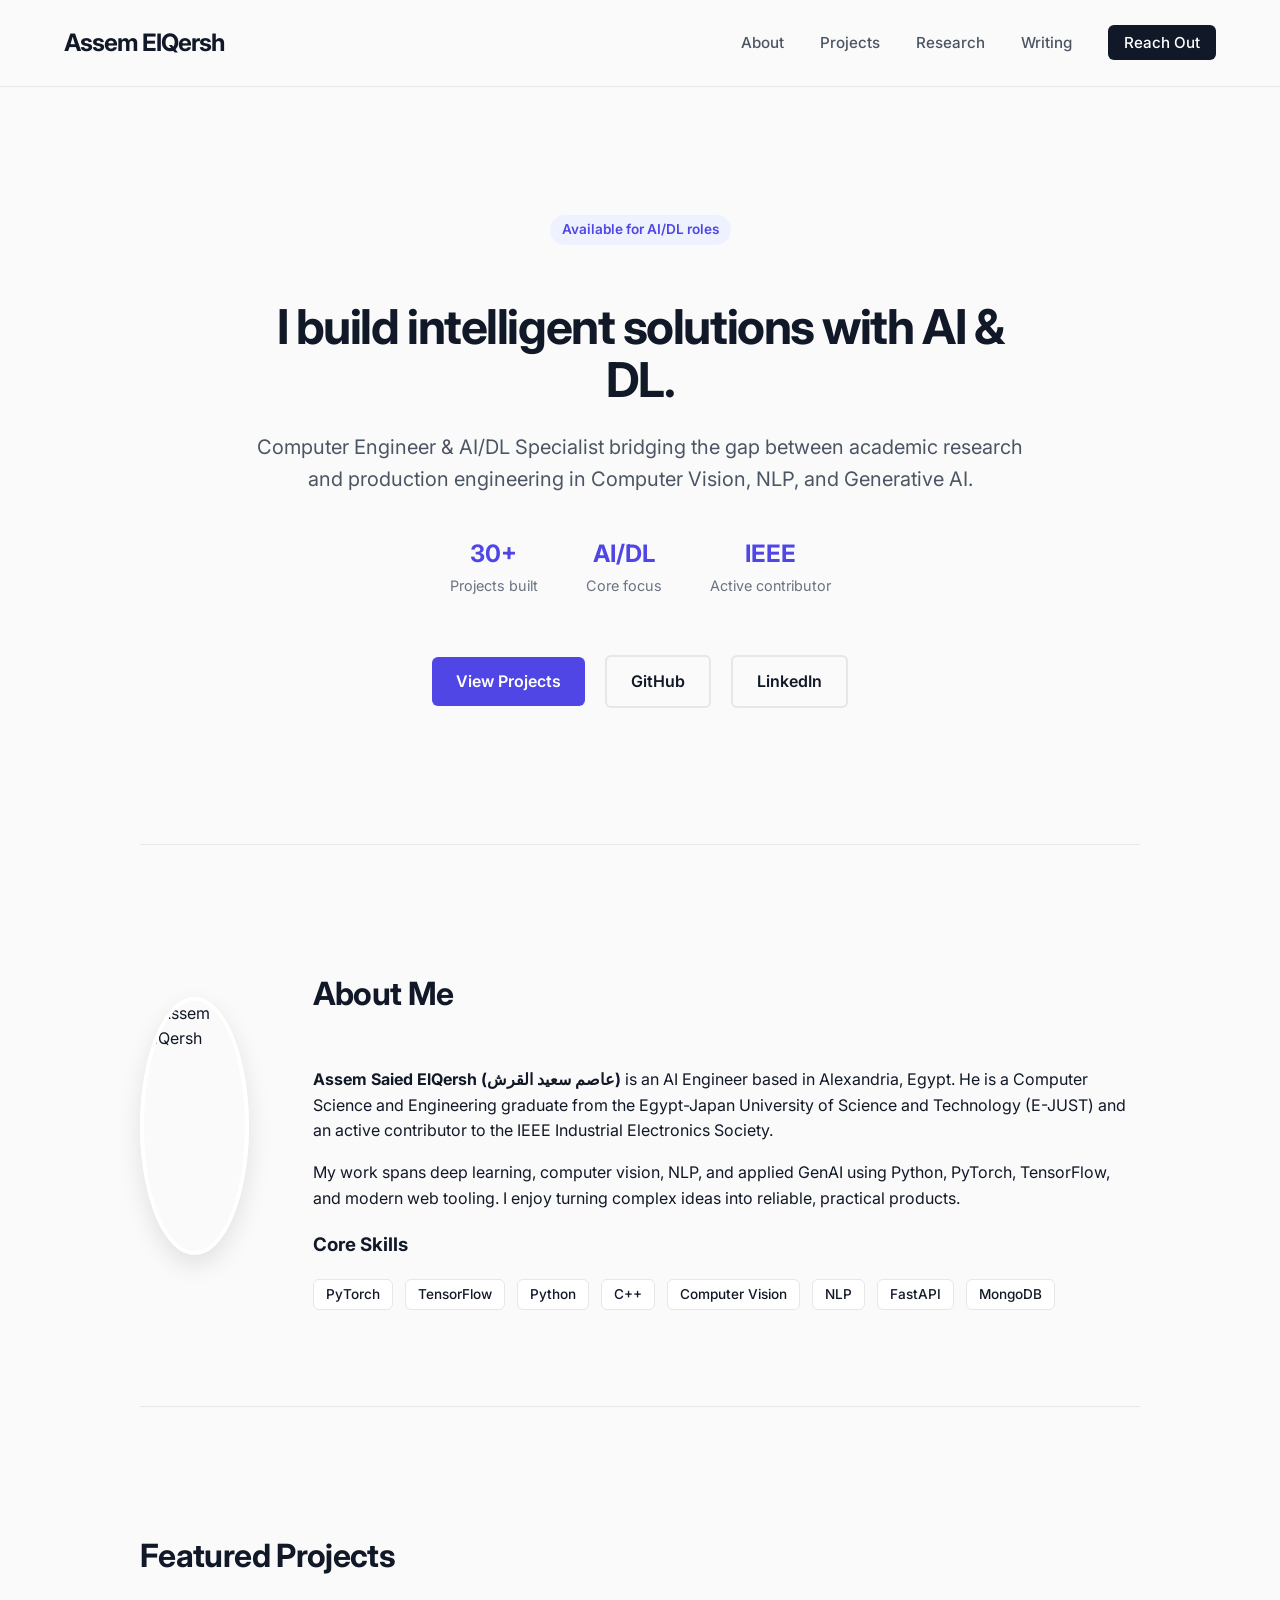
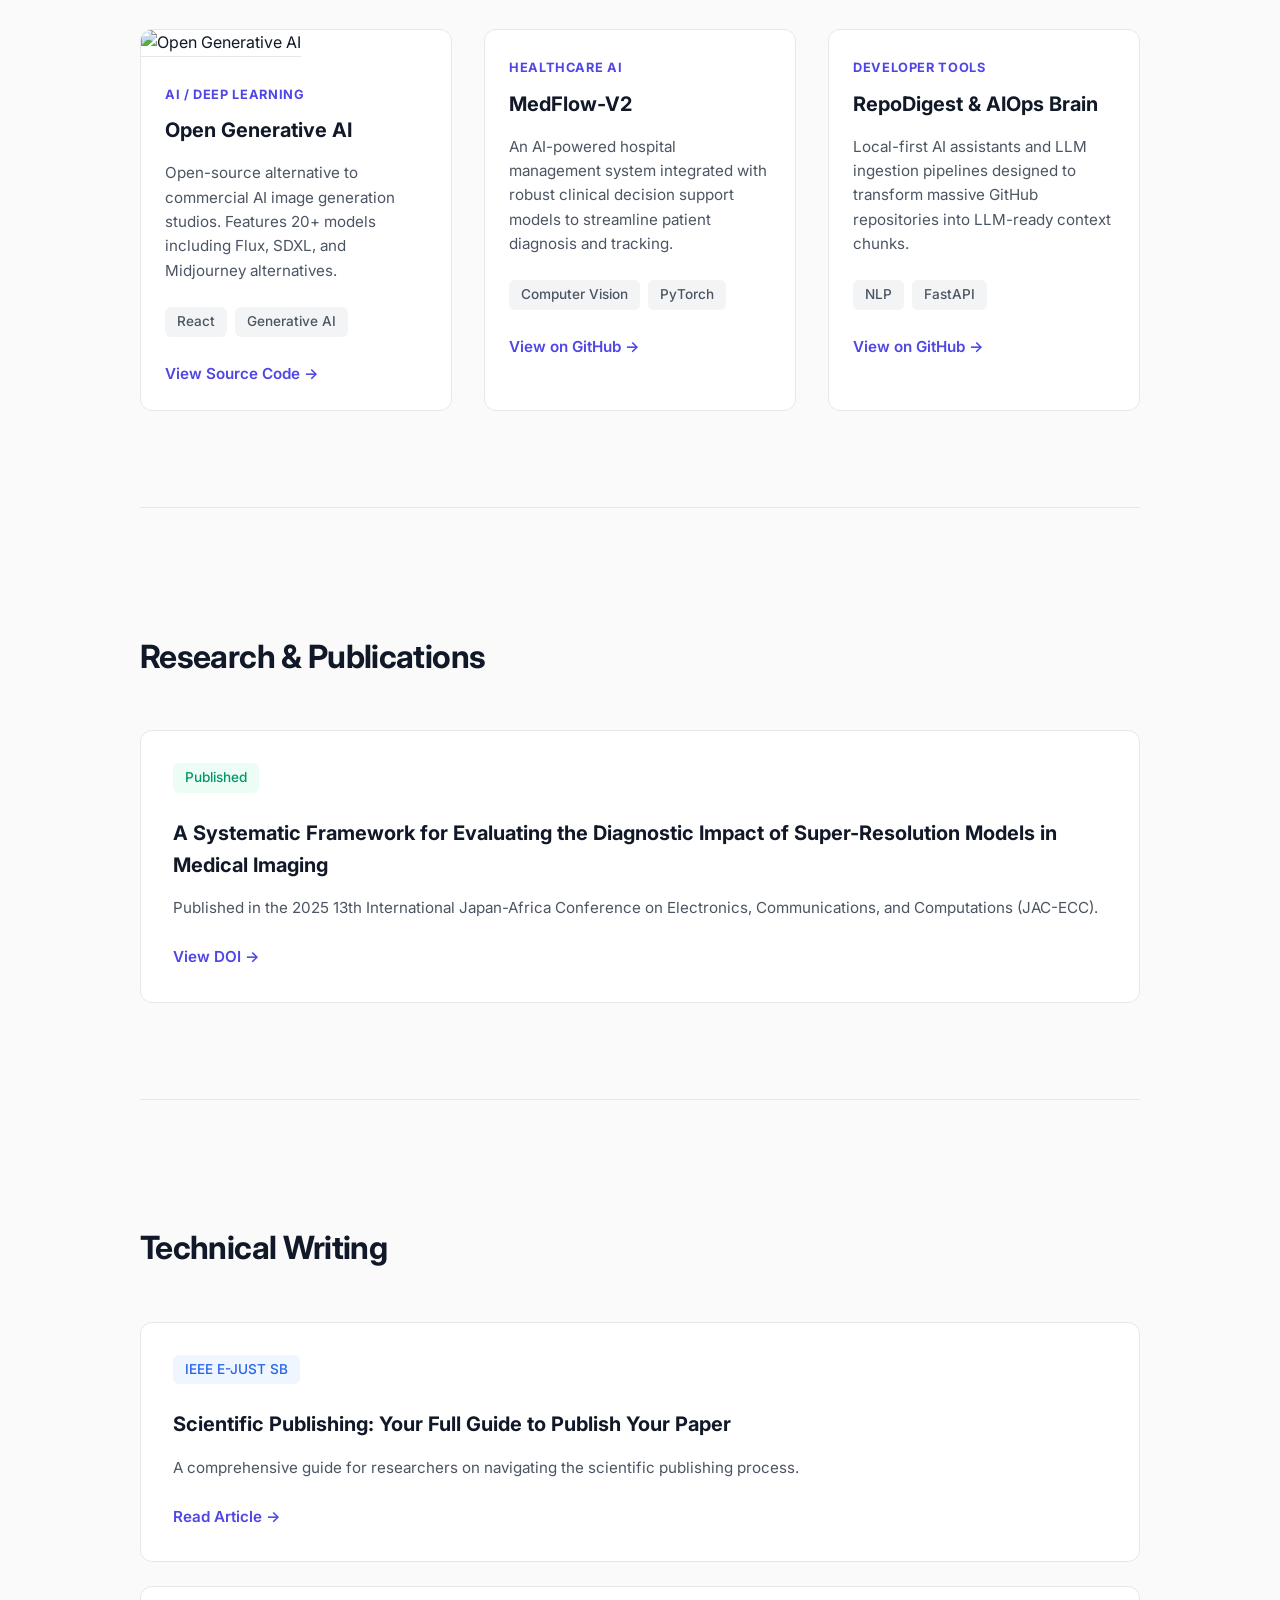
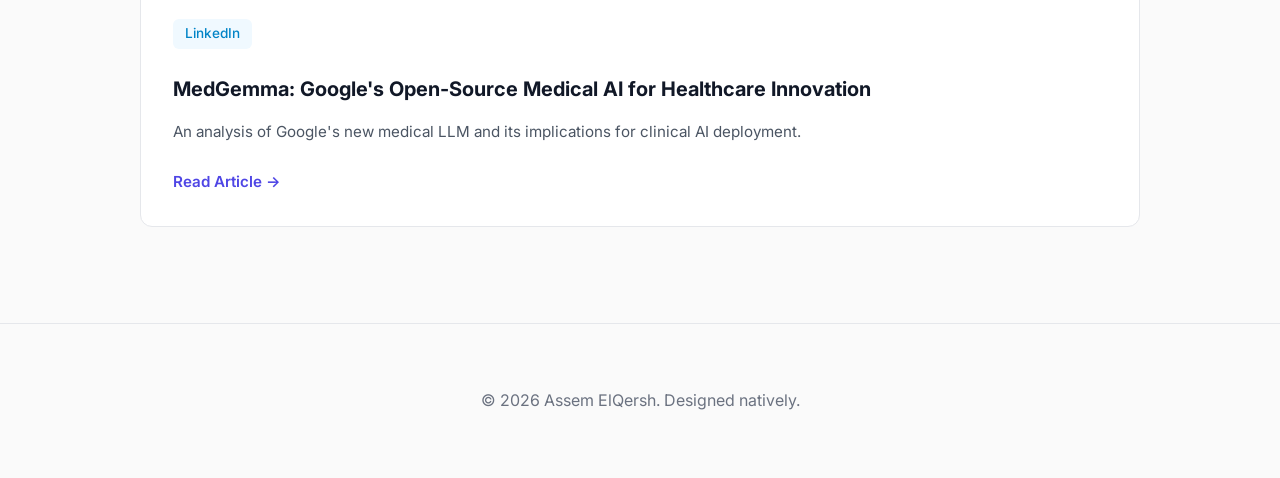
==== work/portfolio-site/index.html @ b4eb451e "Complete rewrite: Update portfolio with real identity, research, and projects" ====
<!DOCTYPE html>
<html lang="en">
<head>
    <meta charset="UTF-8">
    <meta name="viewport" content="width=device-width, initial-scale=1.0">
    <title>Assem ElQersh - AI & DL Engineer</title>
    <link rel="stylesheet" href="index.css">
    <link href="https://fonts.googleapis.com/css2?family=Inter:wght@400;500;600;700&display=swap" rel="stylesheet">
</head>
<body>
    <nav>
        <div class="logo">Assem ElQersh</div>
        <div class="links">
            <a href="#about">About</a>
            <a href="#projects">Projects</a>
            <a href="#research">Research</a>
            <a href="#writing">Writing</a>
            <a href="mailto:assemsaid35@gmail.com" class="btn">Reach Out</a>
        </div>
    </nav>

    <header class="hero">
        <span class="badge">Available for AI/DL roles</span>
        <h1>I build intelligent solutions with AI & DL.</h1>
        <p>Computer Engineer & AI/DL Specialist bridging the gap between academic research and production engineering in Computer Vision, NLP, and Generative AI.</p>
        <div class="hero-stats">
            <div class="stat"><strong>30+</strong><span>Projects built</span></div>
            <div class="stat"><strong>AI/DL</strong><span>Core focus</span></div>
            <div class="stat"><strong>IEEE</strong><span>Active contributor</span></div>
        </div>
        <a href="#projects" class="btn-primary">View Projects</a>
        <a href="https://github.com/Assem-ElQersh" target="_blank" class="btn-outline">GitHub</a>
        <a href="https://linkedin.com/in/assemelqersh" target="_blank" class="btn-outline">LinkedIn</a>
    </header>

    <main>
        <section id="about" class="about">
            <div class="about-content">
                <img src="https://assemelqersh.com/img/profile.jpg" alt="Assem ElQersh" class="profile-img">
                <div class="about-text">
                    <h2>About Me</h2>
                    <p><strong>Assem Saied ElQersh (عاصم سعيد القرش)</strong> is an AI Engineer based in Alexandria, Egypt. He is a Computer Science and Engineering graduate from the Egypt-Japan University of Science and Technology (E-JUST) and an active contributor to the IEEE Industrial Electronics Society.</p>
                    <p>My work spans deep learning, computer vision, NLP, and applied GenAI using Python, PyTorch, TensorFlow, and modern web tooling. I enjoy turning complex ideas into reliable, practical products.</p>
                    
                    <h3>Core Skills</h3>
                    <div class="skills-grid">
                        <span class="skill-tag">PyTorch</span>
                        <span class="skill-tag">TensorFlow</span>
                        <span class="skill-tag">Python</span>
                        <span class="skill-tag">C++</span>
                        <span class="skill-tag">Computer Vision</span>
                        <span class="skill-tag">NLP</span>
                        <span class="skill-tag">FastAPI</span>
                        <span class="skill-tag">MongoDB</span>
                    </div>
                </div>
            </div>
        </section>

        <section id="projects" class="projects">
            <h2>Featured Projects</h2>
            <div class="project-grid">
                
                <div class="project-card">
                    <img src="https://assemelqersh.com/img/Open%20Generative%20AI.png" alt="Open Generative AI" class="project-img">
                    <div class="project-info">
                        <span class="category">AI / Deep Learning</span>
                        <h3>Open Generative AI</h3>
                        <p>Open-source alternative to commercial AI image generation studios. Features 20+ models including Flux, SDXL, and Midjourney alternatives.</p>
                        <div class="tags">
                            <span class="tech-tag">React</span>
                            <span class="tech-tag">Generative AI</span>
                        </div>
                        <a href="https://github.com/anil-matcha/open-generative-ai" target="_blank" class="project-link">View Source Code &rarr;</a>
                    </div>
                </div>

                <div class="project-card">
                    <div class="project-info">
                        <span class="category">Healthcare AI</span>
                        <h3>MedFlow-V2</h3>
                        <p>An AI-powered hospital management system integrated with robust clinical decision support models to streamline patient diagnosis and tracking.</p>
                        <div class="tags">
                            <span class="tech-tag">Computer Vision</span>
                            <span class="tech-tag">PyTorch</span>
                        </div>
                        <a href="https://github.com/Assem-ElQersh" target="_blank" class="project-link">View on GitHub &rarr;</a>
                    </div>
                </div>

                <div class="project-card">
                    <div class="project-info">
                        <span class="category">Developer Tools</span>
                        <h3>RepoDigest & AIOps Brain</h3>
                        <p>Local-first AI assistants and LLM ingestion pipelines designed to transform massive GitHub repositories into LLM-ready context chunks.</p>
                        <div class="tags">
                            <span class="tech-tag">NLP</span>
                            <span class="tech-tag">FastAPI</span>
                        </div>
                        <a href="https://github.com/Assem-ElQersh" target="_blank" class="project-link">View on GitHub &rarr;</a>
                    </div>
                </div>

            </div>
        </section>

        <section id="research" class="research">
            <h2>Research & Publications</h2>
            <div class="card-list">
                <div class="info-card">
                    <span class="card-status published">Published</span>
                    <h3>A Systematic Framework for Evaluating the Diagnostic Impact of Super-Resolution Models in Medical Imaging</h3>
                    <p>Published in the 2025 13th International Japan-Africa Conference on Electronics, Communications, and Computations (JAC-ECC).</p>
                    <a href="https://doi.org/10.1109/JAC-ECC67970.2025.11417605" target="_blank" class="project-link">View DOI &rarr;</a>
                </div>
            </div>
        </section>

        <section id="writing" class="writing">
            <h2>Technical Writing</h2>
            <div class="card-list">
                <div class="info-card">
                    <span class="card-status ieee">IEEE E-JUST SB</span>
                    <h3>Scientific Publishing: Your Full Guide to Publish Your Paper</h3>
                    <p>A comprehensive guide for researchers on navigating the scientific publishing process.</p>
                    <a href="https://edu.ieee.org/eg-ejust/scientific-publishing/" target="_blank" class="project-link">Read Article &rarr;</a>
                </div>
                
                <div class="info-card">
                    <span class="card-status linkedin">LinkedIn</span>
                    <h3>MedGemma: Google's Open-Source Medical AI for Healthcare Innovation</h3>
                    <p>An analysis of Google's new medical LLM and its implications for clinical AI deployment.</p>
                    <a href="https://www.linkedin.com/pulse/medgemma-googles-open-source-medical-ai-healthcare-assem-elqersh-ohajf" target="_blank" class="project-link">Read Article &rarr;</a>
                </div>
            </div>
        </section>

    </main>

    <footer>
        <p>&copy; 2026 Assem ElQersh. Designed natively.</p>
    </footer>
</body>
</html>
---- work/portfolio-site/index.css ----
:root {
    --bg-color: #FAFAFA;
    --text-color: #111827;
    --accent-color: #4F46E5;
    --accent-hover: #4338CA;
    --border-color: #E5E7EB;
    --card-bg: #FFFFFF;
}

body {
    background-color: var(--bg-color);
    color: var(--text-color);
    font-family: 'Inter', sans-serif;
    line-height: 1.6;
    margin: 0;
    padding: 0;
}

nav {
    display: flex;
    justify-content: space-between;
    align-items: center;
    padding: 1.5rem 5%;
    border-bottom: 1px solid var(--border-color);
    background: var(--bg-color);
    position: sticky;
    top: 0;
    z-index: 100;
}

.logo {
    font-weight: 700;
    font-size: 1.5rem;
    color: var(--text-color);
    letter-spacing: -1px;
}

nav .links a {
    margin-left: 2rem;
    text-decoration: none;
    color: #4B5563;
    font-weight: 500;
    font-size: 0.95rem;
}

nav .links a:hover {
    color: var(--accent-color);
}

.btn {
    background: var(--text-color);
    color: white !important;
    padding: 0.5rem 1rem;
    border-radius: 6px;
}
.btn:hover {
    background: var(--accent-color);
}

.hero {
    padding: 8rem 5%;
    text-align: center;
    max-width: 800px;
    margin: 0 auto;
}

.badge {
    display: inline-block;
    background: #EEF2FF;
    color: var(--accent-color);
    padding: 0.25rem 0.75rem;
    border-radius: 20px;
    font-size: 0.85rem;
    font-weight: 600;
    margin-bottom: 1.5rem;
}

.hero h1 {
    font-size: 3rem;
    line-height: 1.1;
    margin-bottom: 1.5rem;
    letter-spacing: -0.03em;
}

.hero p {
    font-size: 1.25rem;
    color: #4B5563;
    margin-bottom: 2.5rem;
}

.hero-stats {
    display: flex;
    justify-content: center;
    gap: 3rem;
    margin-bottom: 3rem;
}

.stat strong {
    display: block;
    font-size: 1.5rem;
    color: var(--accent-color);
}
.stat span {
    font-size: 0.9rem;
    color: #6B7280;
}

.btn-primary, .btn-outline {
    display: inline-block;
    padding: 0.75rem 1.5rem;
    border-radius: 6px;
    text-decoration: none;
    font-weight: 600;
    transition: all 0.2s;
    margin: 0.5rem;
}

.btn-primary {
    background-color: var(--accent-color);
    color: white;
}
.btn-primary:hover {
    background-color: var(--accent-hover);
}

.btn-outline {
    border: 2px solid var(--border-color);
    color: var(--text-color);
}
.btn-outline:hover {
    border-color: var(--text-color);
}

main {
    max-width: 1000px;
    margin: 0 auto;
    padding: 0 5%;
}

section {
    padding: 6rem 0;
    border-top: 1px solid var(--border-color);
}

section h2 {
    font-size: 2rem;
    margin-bottom: 3rem;
    letter-spacing: -0.02em;
}

.about-content {
    display: flex;
    gap: 4rem;
    align-items: center;
}

.profile-img {
    width: 250px;
    height: 250px;
    border-radius: 50%;
    object-fit: cover;
    border: 4px solid white;
    box-shadow: 0 10px 25px rgba(0,0,0,0.1);
}

.skills-grid {
    display: flex;
    flex-wrap: wrap;
    gap: 0.75rem;
    margin-top: 1rem;
}

.skill-tag, .tech-tag, .card-status {
    padding: 0.25rem 0.75rem;
    border-radius: 6px;
    font-size: 0.85rem;
    font-weight: 500;
}

.skill-tag {
    background: white;
    border: 1px solid var(--border-color);
    color: var(--text-color);
}

.tech-tag {
    background: #F3F4F6;
    color: #4B5563;
}

.project-grid {
    display: grid;
    grid-template-columns: repeat(auto-fit, minmax(300px, 1fr));
    gap: 2rem;
}

.project-card, .info-card {
    background: var(--card-bg);
    border: 1px solid var(--border-color);
    border-radius: 12px;
    overflow: hidden;
    transition: transform 0.2s, box-shadow 0.2s;
}

.project-card:hover, .info-card:hover {
    transform: translateY(-5px);
    box-shadow: 0 10px 25px rgba(0,0,0,0.05);
}

.project-img {
    width: 100%;
    height: 200px;
    object-fit: cover;
    border-bottom: 1px solid var(--border-color);
}

.project-info {
    padding: 1.5rem;
}

.category {
    font-size: 0.8rem;
    text-transform: uppercase;
    color: var(--accent-color);
    font-weight: 700;
    letter-spacing: 0.05em;
}

.project-info h3, .info-card h3 {
    margin: 0.5rem 0;
    font-size: 1.25rem;
}

.project-info p, .info-card p {
    color: #4B5563;
    font-size: 0.95rem;
    margin-bottom: 1.5rem;
}

.tags {
    display: flex;
    gap: 0.5rem;
    margin-bottom: 1.5rem;
}

.project-link {
    color: var(--accent-color);
    text-decoration: none;
    font-weight: 600;
    font-size: 0.95rem;
}
.project-link:hover {
    text-decoration: underline;
}

.card-list {
    display: flex;
    flex-direction: column;
    gap: 1.5rem;
}

.info-card {
    padding: 2rem;
}

.card-status {
    display: inline-block;
    margin-bottom: 1rem;
}

.published { background: #ECFDF5; color: #059669; }
.ieee { background: #EFF6FF; color: #2563EB; }
.linkedin { background: #F0F9FF; color: #0284C7; }

footer {
    text-align: center;
    padding: 3rem;
    color: #6B7280;
    border-top: 1px solid var(--border-color);
}

@media (max-width: 768px) {
    .about-content {
        flex-direction: column;
        text-align: center;
    }
    .hero-stats {
        flex-direction: column;
        gap: 1.5rem;
    }
    nav .links {
        display: none;
    }
}
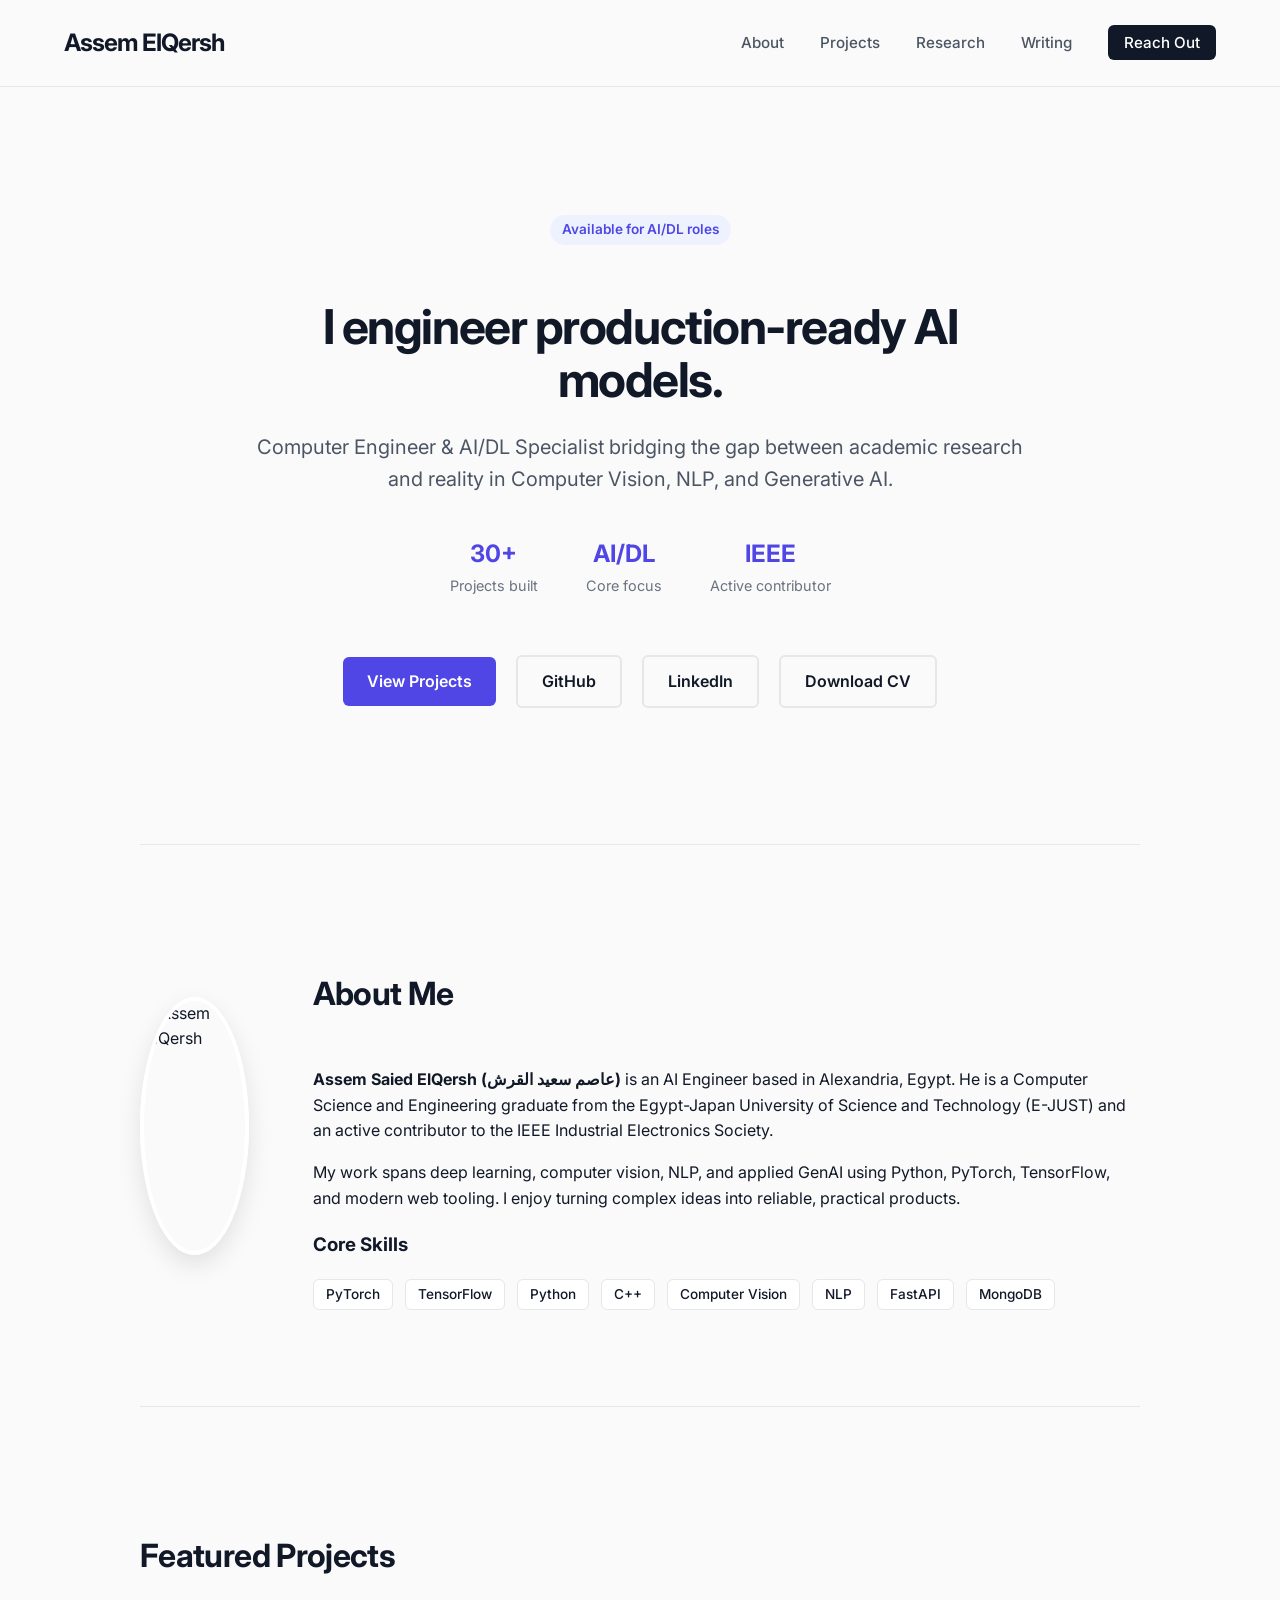
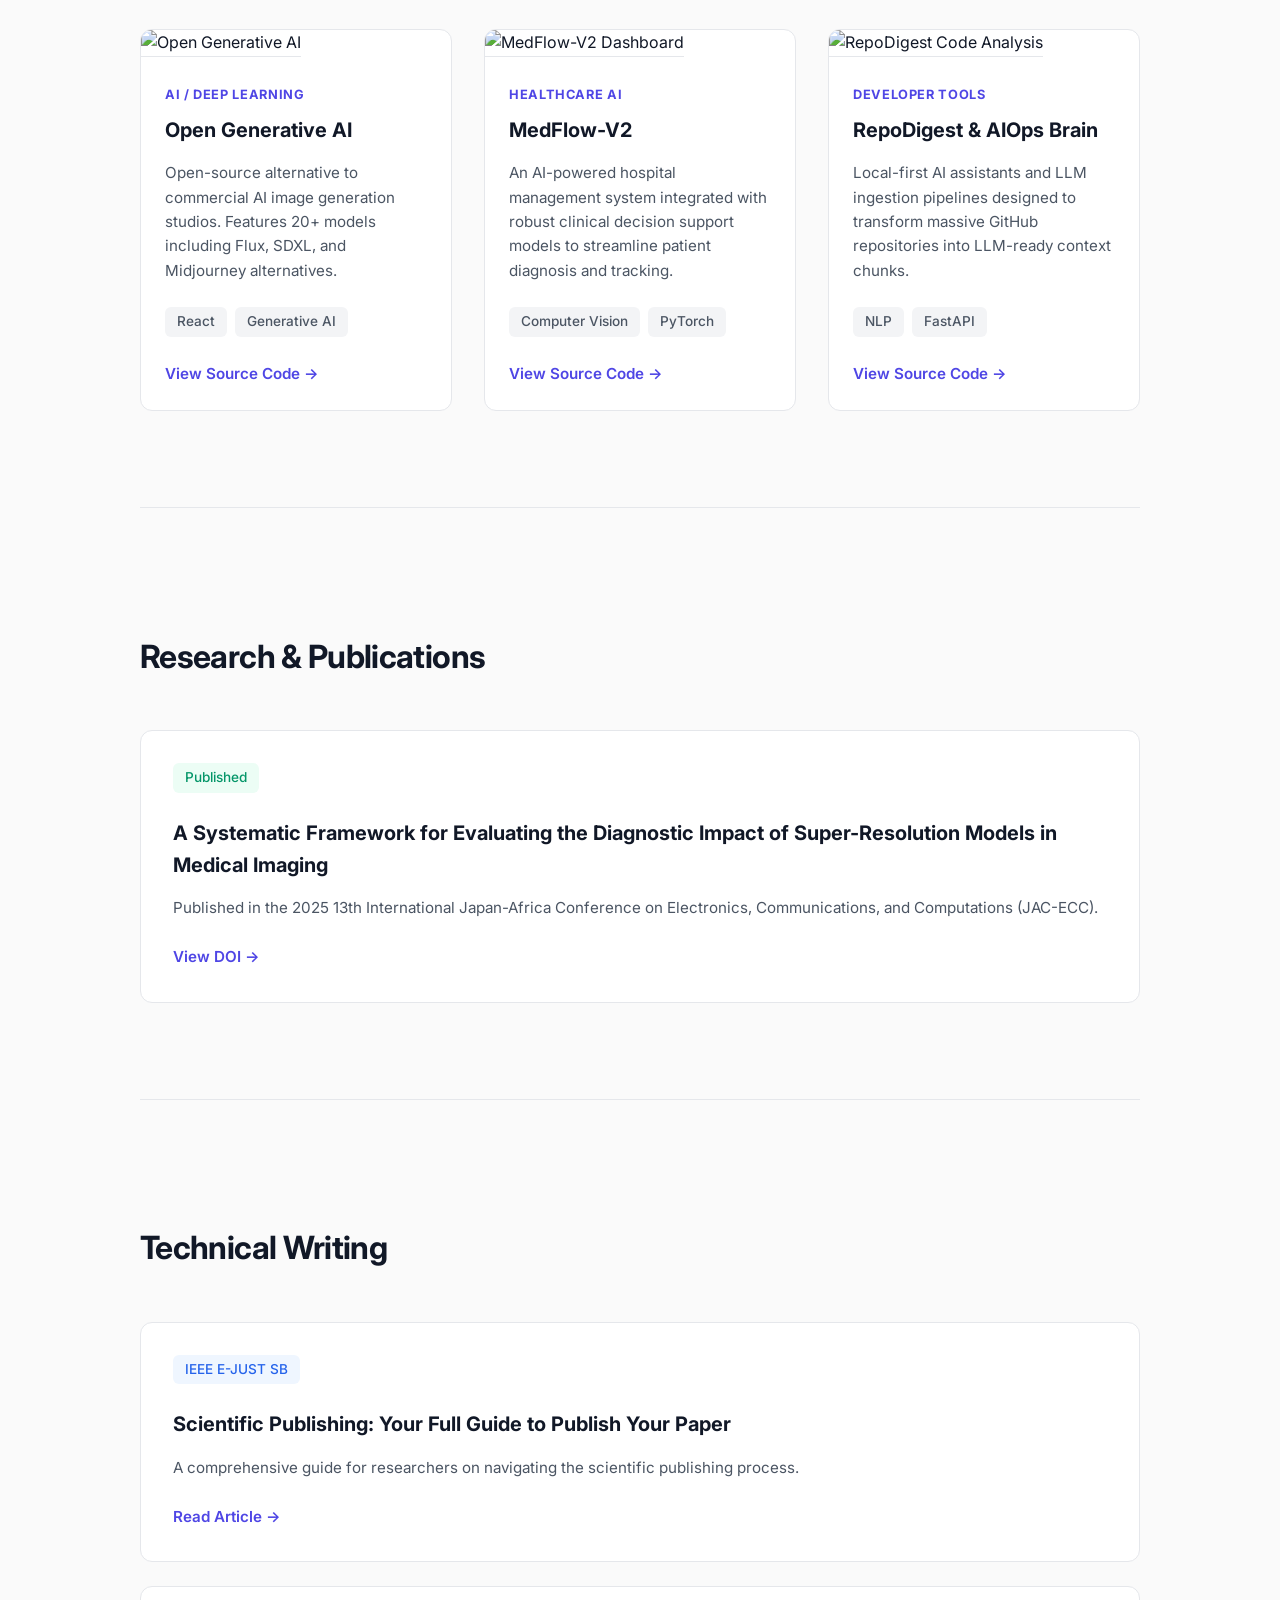
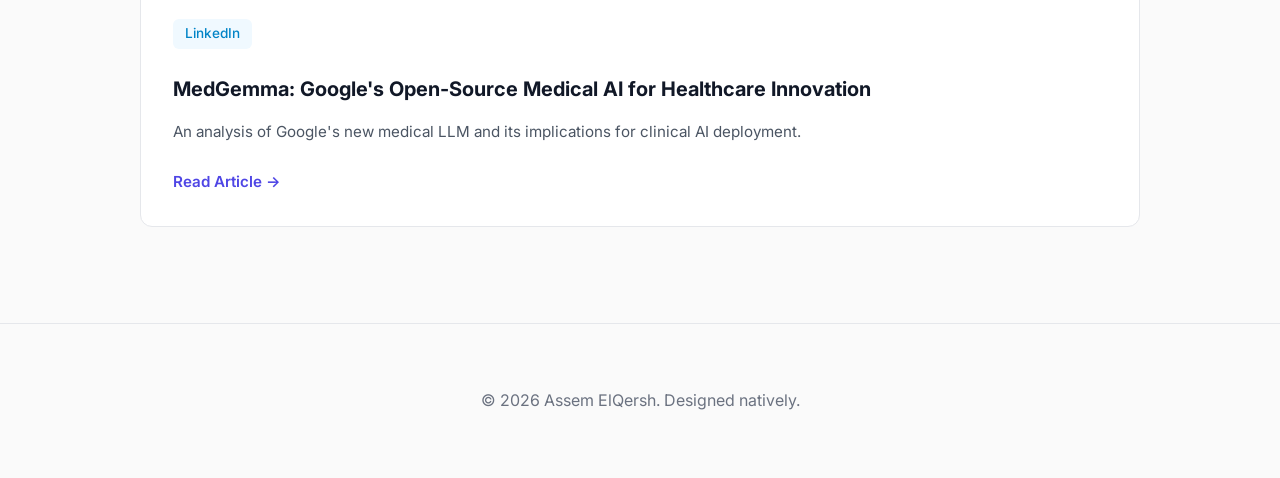
==== commit 662a9e01: "W07: Survive the Crit - Implement must-fix portfolio feedback" ====
--- a/work/portfolio-site/index.html
+++ b/work/portfolio-site/index.html
@@ -21,8 +21,8 @@
 
     <header class="hero">
         <span class="badge">Available for AI/DL roles</span>
-        <h1>I build intelligent solutions with AI & DL.</h1>
-        <p>Computer Engineer & AI/DL Specialist bridging the gap between academic research and production engineering in Computer Vision, NLP, and Generative AI.</p>
+        <h1>I engineer production-ready AI models.</h1>
+        <p>Computer Engineer & AI/DL Specialist bridging the gap between academic research and reality in Computer Vision, NLP, and Generative AI.</p>
         <div class="hero-stats">
             <div class="stat"><strong>30+</strong><span>Projects built</span></div>
             <div class="stat"><strong>AI/DL</strong><span>Core focus</span></div>
@@ -31,12 +31,13 @@
         <a href="#projects" class="btn-primary">View Projects</a>
         <a href="https://github.com/Assem-ElQersh" target="_blank" class="btn-outline">GitHub</a>
         <a href="https://linkedin.com/in/assemelqersh" target="_blank" class="btn-outline">LinkedIn</a>
+        <a href="https://linkedin.com/in/assemelqersh/overlay/1635531985396/single-media-viewer/?profileId=ACoAADr0F7kB6Dq9Y-1O7H8_n5QZqO9qM3w" target="_blank" class="btn-outline">Download CV</a>
     </header>
 
     <main>
         <section id="about" class="about">
             <div class="about-content">
-                <img src="https://assemelqersh.com/img/profile.jpg" alt="Assem ElQersh" class="profile-img">
+                <img src="https://assemelqersh.com/img/profile.jpg" alt="Assem ElQersh" class="profile-img" loading="lazy">
                 <div class="about-text">
                     <h2>About Me</h2>
                     <p><strong>Assem Saied ElQersh (عاصم سعيد القرش)</strong> is an AI Engineer based in Alexandria, Egypt. He is a Computer Science and Engineering graduate from the Egypt-Japan University of Science and Technology (E-JUST) and an active contributor to the IEEE Industrial Electronics Society.</p>
@@ -62,7 +63,7 @@
             <div class="project-grid">
                 
                 <div class="project-card">
-                    <img src="https://assemelqersh.com/img/Open%20Generative%20AI.png" alt="Open Generative AI" class="project-img">
+                    <img src="https://assemelqersh.com/img/Open%20Generative%20AI.png" alt="Open Generative AI" class="project-img" loading="lazy">
                     <div class="project-info">
                         <span class="category">AI / Deep Learning</span>
                         <h3>Open Generative AI</h3>
@@ -76,6 +77,7 @@
                 </div>
 
                 <div class="project-card">
+                    <img src="https://images.unsplash.com/photo-1576091160399-112ba8d25d1d?w=800&q=80" alt="MedFlow-V2 Dashboard" class="project-img" loading="lazy">
                     <div class="project-info">
                         <span class="category">Healthcare AI</span>
                         <h3>MedFlow-V2</h3>
@@ -84,11 +86,12 @@
                             <span class="tech-tag">Computer Vision</span>
                             <span class="tech-tag">PyTorch</span>
                         </div>
-                        <a href="https://github.com/Assem-ElQersh" target="_blank" class="project-link">View on GitHub &rarr;</a>
+                        <a href="https://github.com/Assem-ElQersh/MedFlow-V2" target="_blank" class="project-link">View Source Code &rarr;</a>
                     </div>
                 </div>
 
                 <div class="project-card">
+                    <img src="https://images.unsplash.com/photo-1555949963-aa79dcee981c?w=800&q=80" alt="RepoDigest Code Analysis" class="project-img" loading="lazy">
                     <div class="project-info">
                         <span class="category">Developer Tools</span>
                         <h3>RepoDigest & AIOps Brain</h3>
@@ -97,7 +100,7 @@
                             <span class="tech-tag">NLP</span>
                             <span class="tech-tag">FastAPI</span>
                         </div>
-                        <a href="https://github.com/Assem-ElQersh" target="_blank" class="project-link">View on GitHub &rarr;</a>
+                        <a href="https://github.com/Assem-ElQersh/repodigest" target="_blank" class="project-link">View Source Code &rarr;</a>
                     </div>
                 </div>
 
--- a/work/portfolio-site/index.css
+++ b/work/portfolio-site/index.css
@@ -280,15 +280,41 @@
 }
 
 @media (max-width: 768px) {
+    .hero {
+        padding: 4rem 5%;
+    }
+    .hero h1 {
+        font-size: 2.25rem;
+    }
     .about-content {
         flex-direction: column;
         text-align: center;
     }
+    .profile-img {
+        width: 100%;
+        max-width: 250px;
+        height: auto;
+        aspect-ratio: 1/1;
+    }
     .hero-stats {
         flex-direction: column;
         gap: 1.5rem;
     }
+    nav {
+        flex-direction: column;
+        gap: 1rem;
+        padding: 1rem 5%;
+    }
     nav .links {
-        display: none;
-    }
-}
+        display: flex;
+        flex-wrap: wrap;
+        justify-content: center;
+        gap: 0.75rem;
+    }
+    nav .links a {
+        margin-left: 0;
+    }
+    .btn, .btn-primary, .btn-outline {
+        padding: 1rem 1.5rem;
+    }
+}
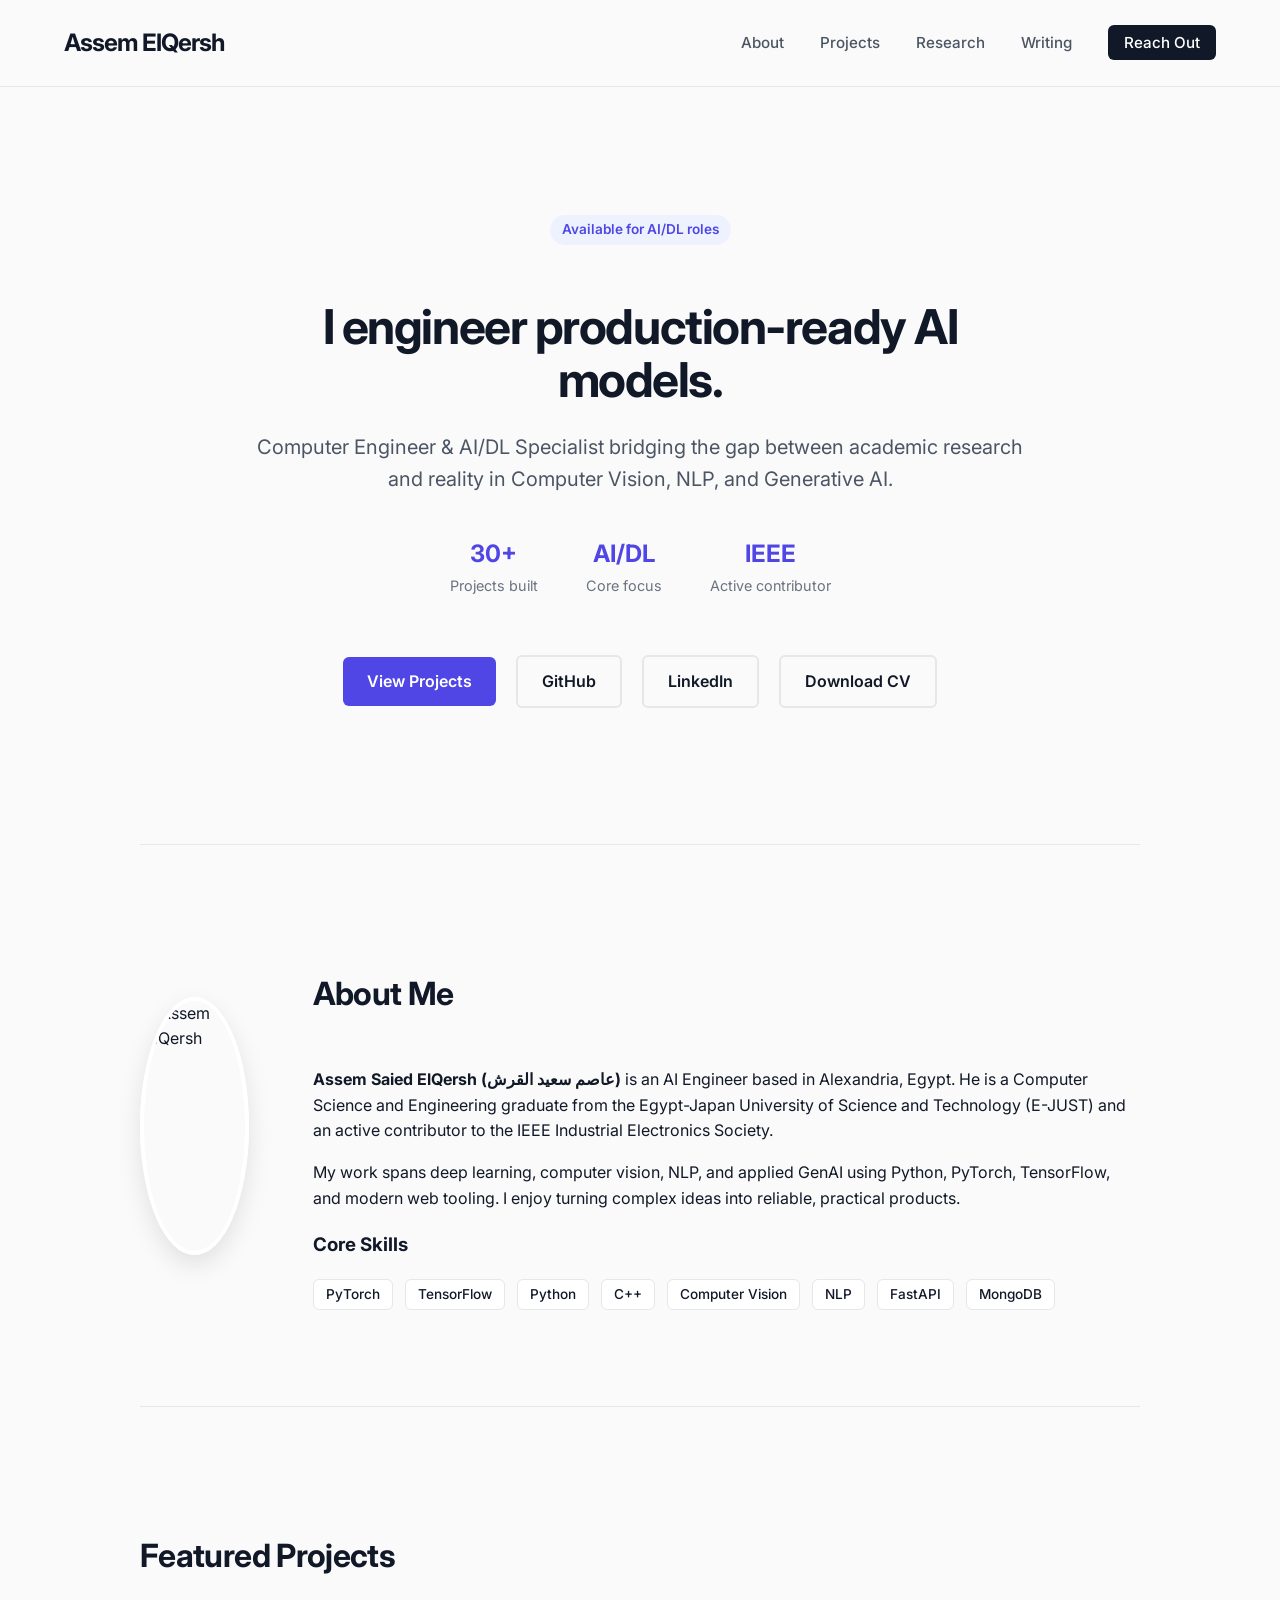
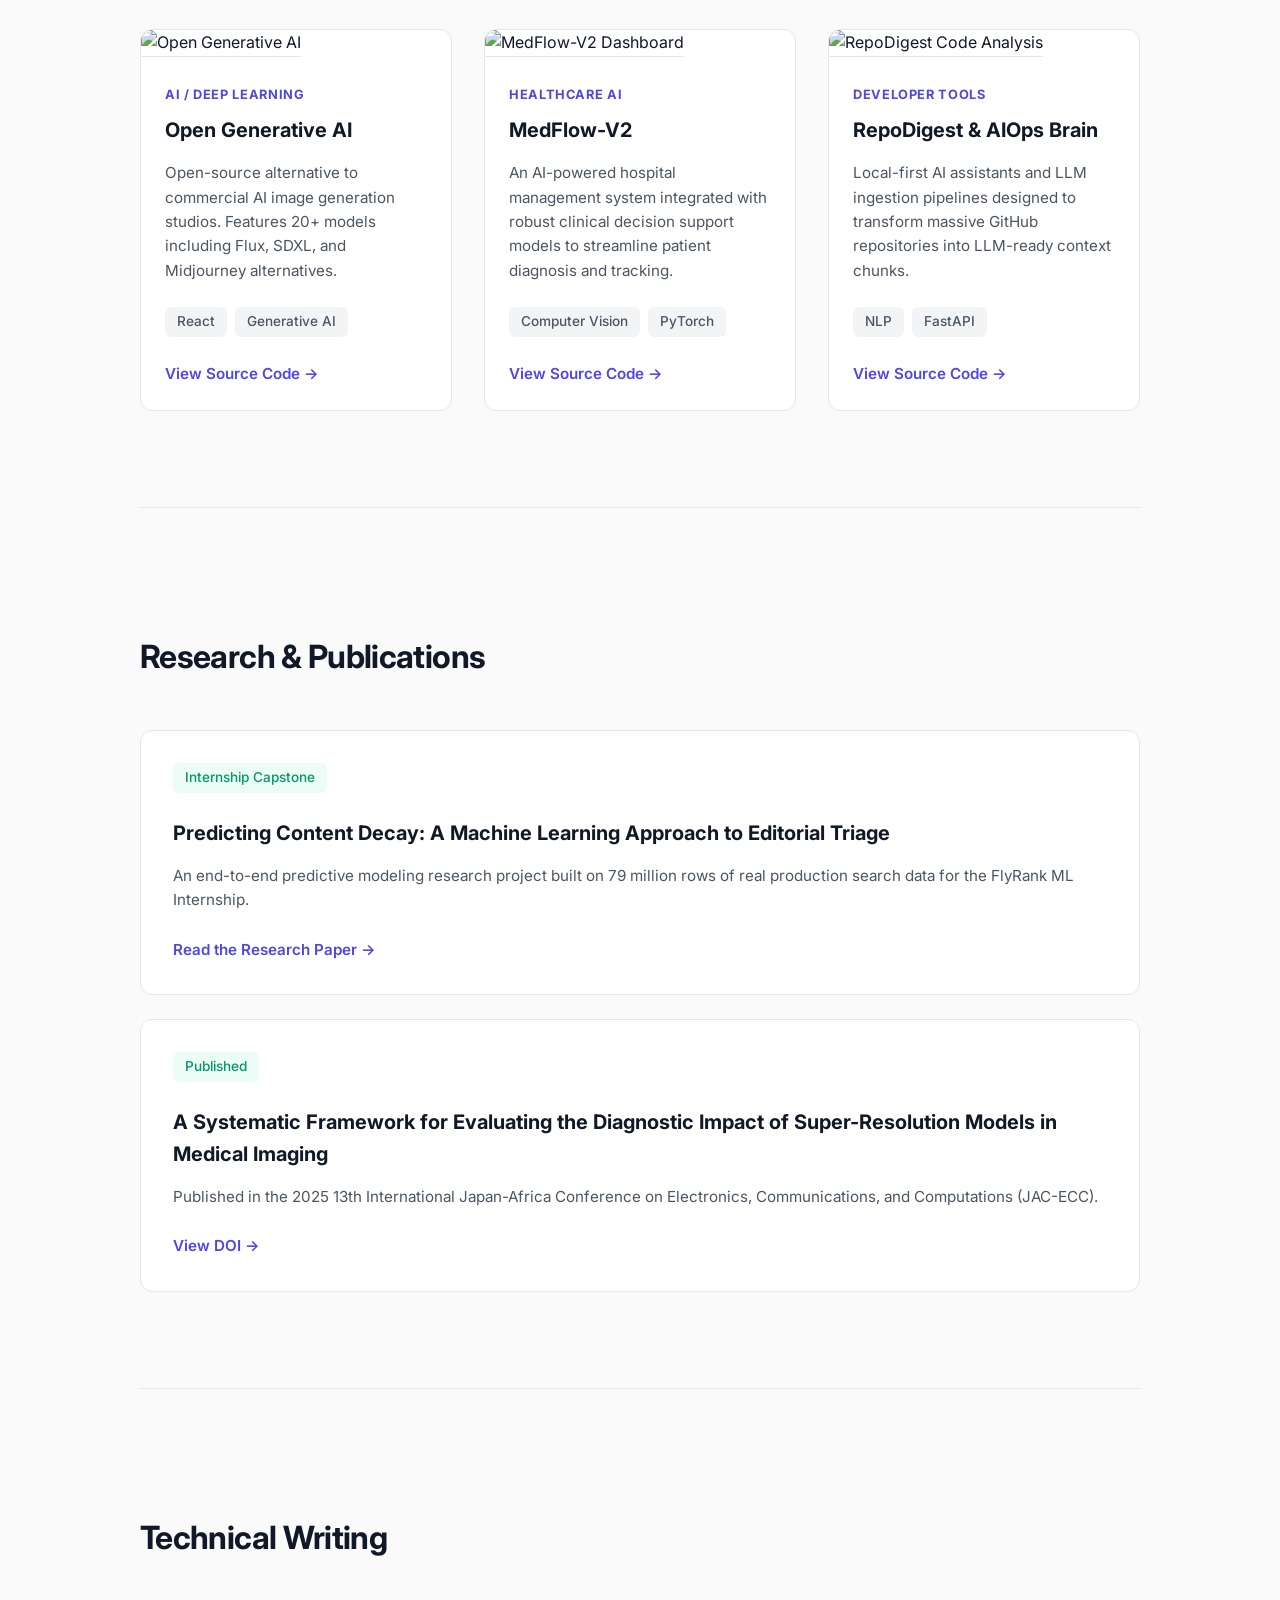
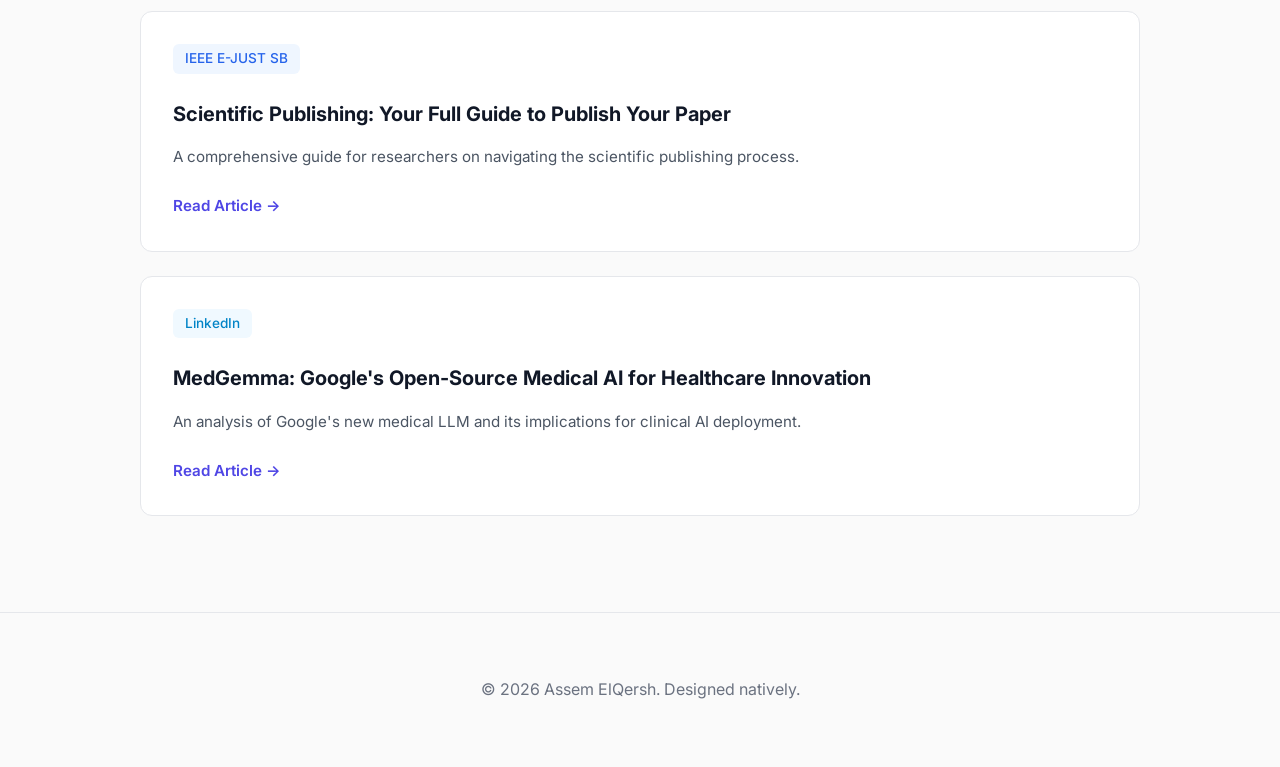
==== commit 4819f085: "ML-11: Add link to paper on homepage and style paper as an academic artifact" ====
--- a/work/portfolio-site/index.html
+++ b/work/portfolio-site/index.html
@@ -111,6 +111,13 @@
             <h2>Research & Publications</h2>
             <div class="card-list">
                 <div class="info-card">
+                    <span class="card-status published">Internship Capstone</span>
+                    <h3>Predicting Content Decay: A Machine Learning Approach to Editorial Triage</h3>
+                    <p>An end-to-end predictive modeling research project built on 79 million rows of real production search data for the FlyRank ML Internship.</p>
+                    <a href="/paper/" class="project-link">Read the Research Paper &rarr;</a>
+                </div>
+
+                <div class="info-card">
                     <span class="card-status published">Published</span>
                     <h3>A Systematic Framework for Evaluating the Diagnostic Impact of Super-Resolution Models in Medical Imaging</h3>
                     <p>Published in the 2025 13th International Japan-Africa Conference on Electronics, Communications, and Computations (JAC-ECC).</p>
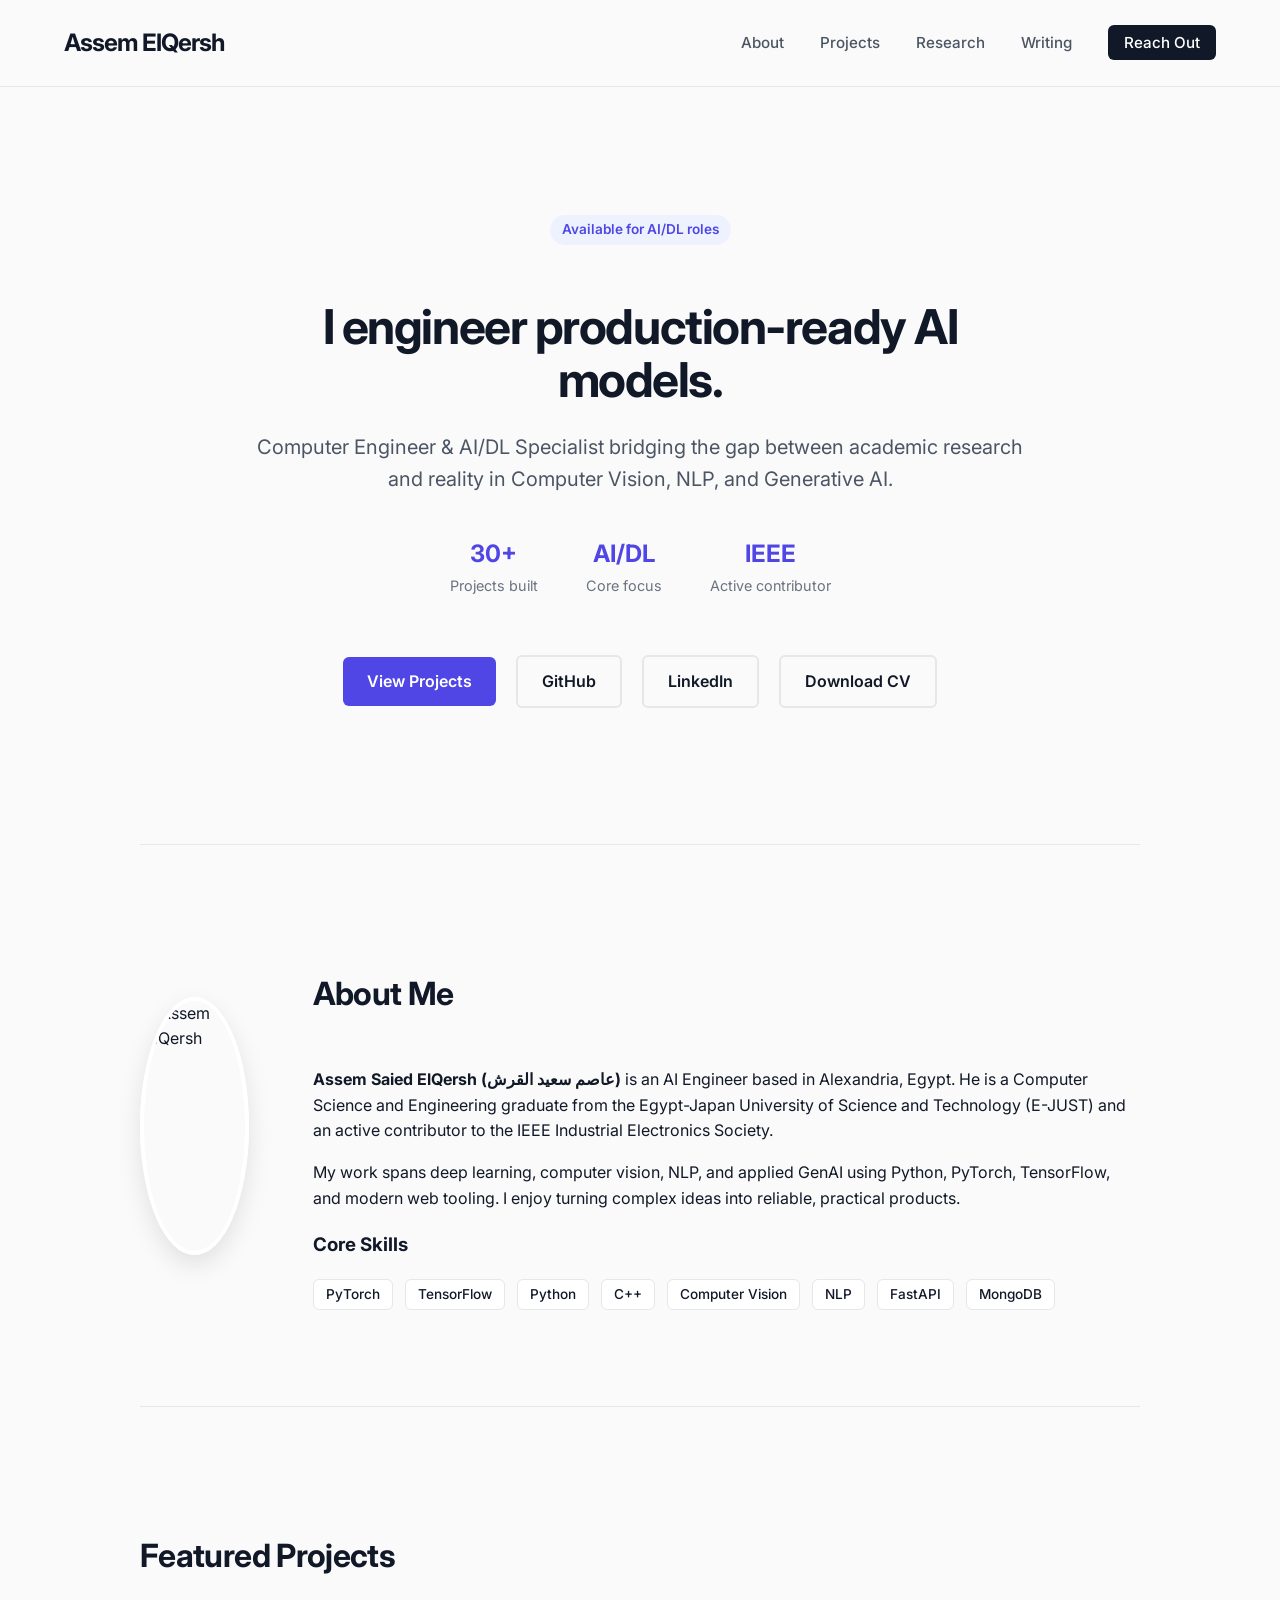
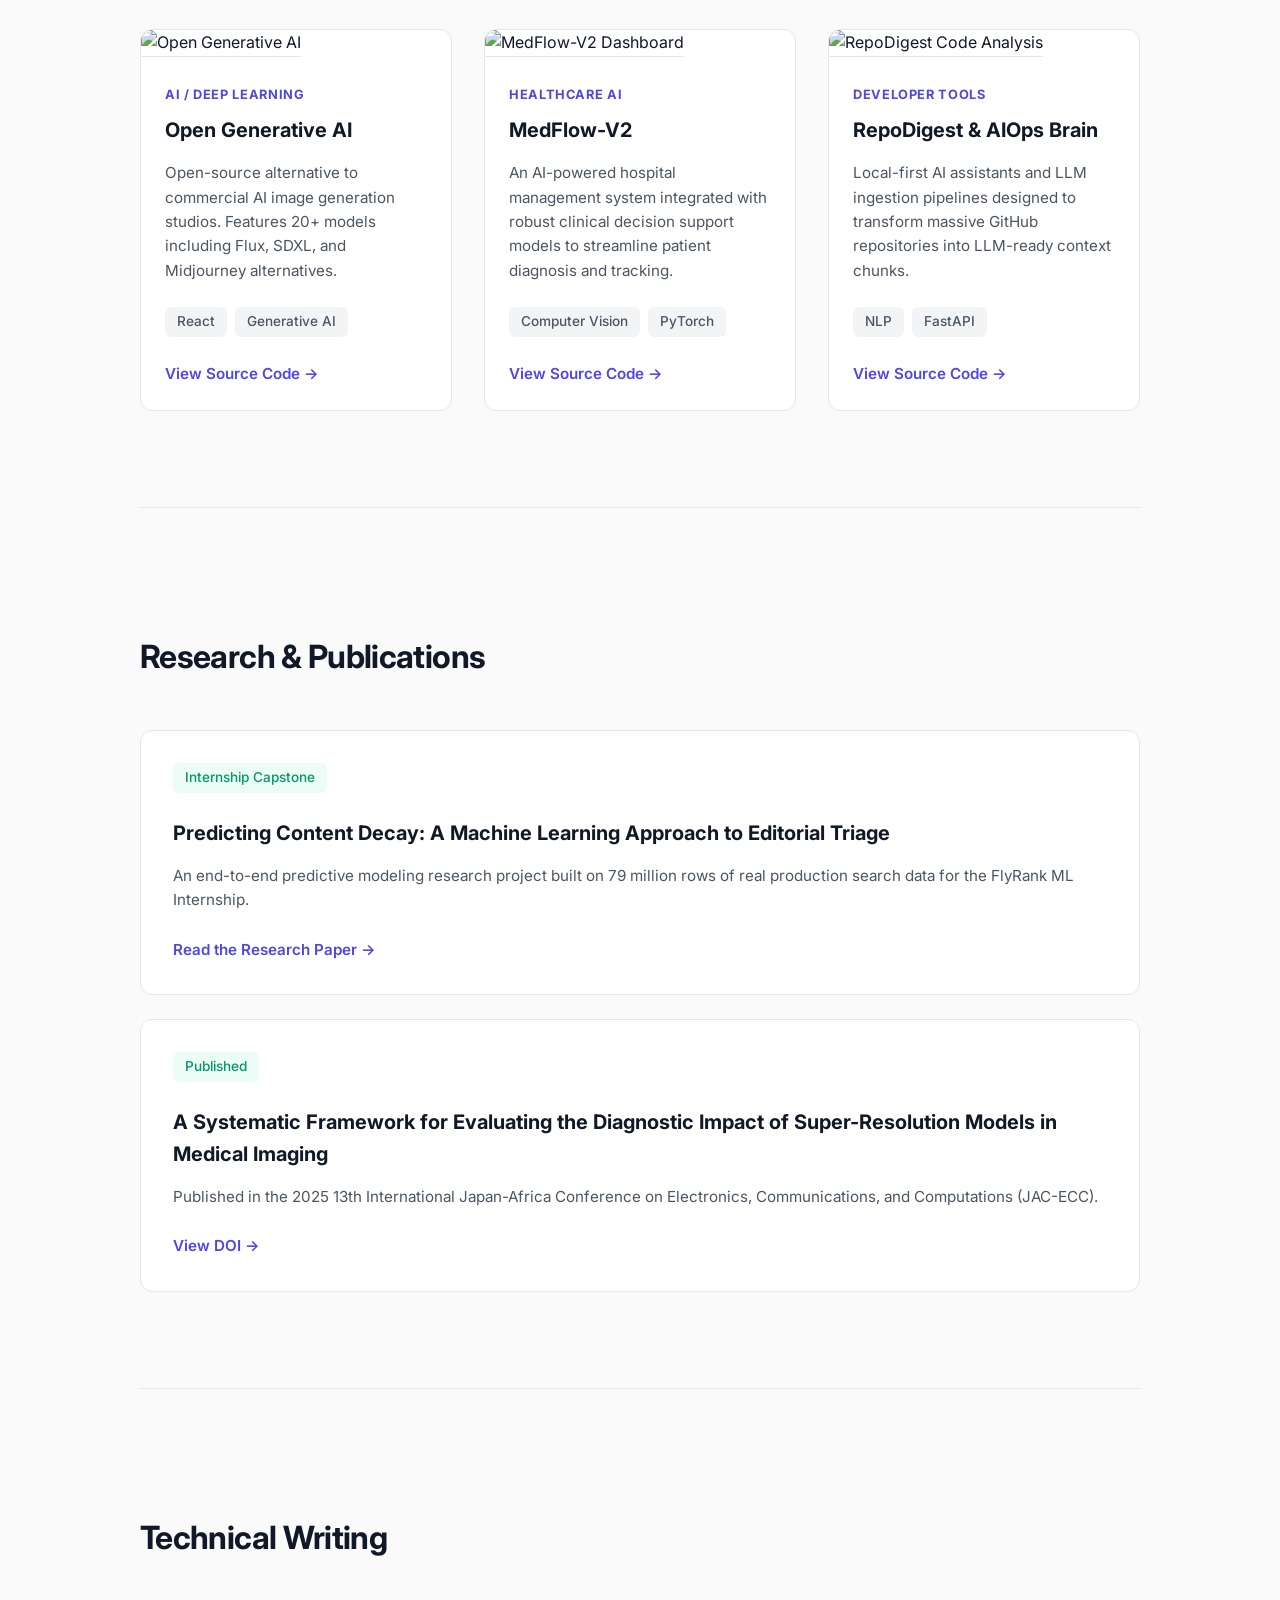
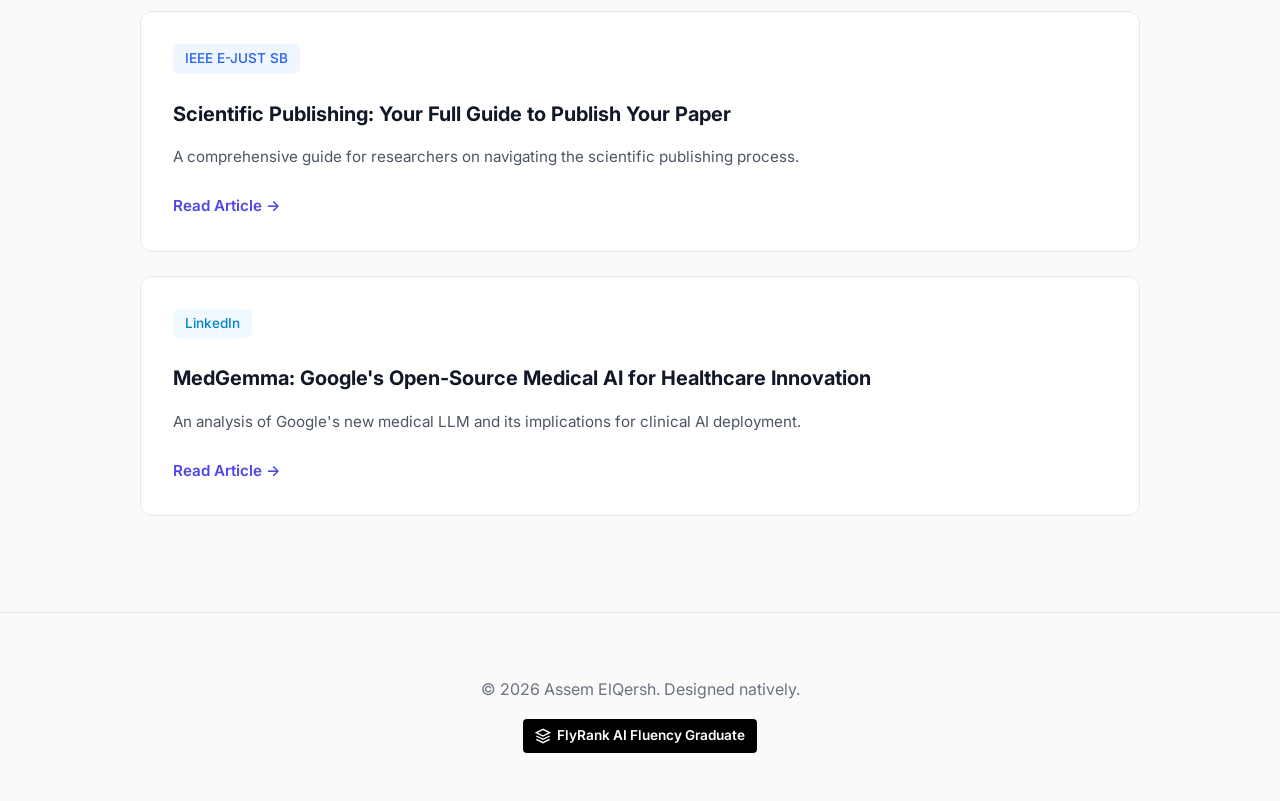
==== commit d0dc8748: "FL-08 to FL-12: Complete final AI Fluency track tasks including SEO, Agent documentation, QA, and Fu" ====
--- a/work/portfolio-site/index.html
+++ b/work/portfolio-site/index.html
@@ -6,6 +6,19 @@
     <title>Assem ElQersh - AI & DL Engineer</title>
     <link rel="stylesheet" href="index.css">
     <link href="https://fonts.googleapis.com/css2?family=Inter:wght@400;500;600;700&display=swap" rel="stylesheet">
+
+    <!-- Basic SEO -->
+    <meta name="description" content="Portfolio of Assem ElQersh, Computer Engineer & AI/DL Specialist bridging academic research and production software engineering.">
+    <meta name="keywords" content="AI Engineer, Deep Learning, Machine Learning, Computer Vision, Generative AI">
+    
+    <!-- Open Graph / Social Share -->
+    <meta property="og:title" content="Assem ElQersh - AI & DL Engineer">
+    <meta property="og:description" content="Portfolio of Assem ElQersh, Computer Engineer & AI/DL Specialist bridging academic research and production software engineering.">
+    <meta property="og:type" content="website">
+    <meta property="og:url" content="https://assemelqersh.netlify.app/">
+    
+    <!-- Favicon -->
+    <link rel="icon" href="data:image/svg+xml,<svg xmlns='http://www.w3.org/2000/svg' viewBox='0 0 100 100'><text y='.9em' font-size='90'>🧠</text></svg>">
 </head>
 <body>
     <nav>
@@ -149,6 +162,13 @@
 
     <footer>
         <p>&copy; 2026 Assem ElQersh. Designed natively.</p>
+    
+    <div style="margin-top: 1rem;">
+        <a href="https://flyrank.ai/verify" target="_blank" rel="noopener noreferrer" style="display: inline-flex; align-items: center; background: #000; color: #fff; text-decoration: none; padding: 6px 12px; border-radius: 4px; font-weight: 600; font-size: 0.85rem;">
+            <svg width="16" height="16" viewBox="0 0 24 24" fill="none" stroke="currentColor" stroke-width="2" style="margin-right: 6px;"><path d="M12 2L2 7l10 5 10-5-10-5zM2 17l10 5 10-5M2 12l10 5 10-5"/></svg>
+            FlyRank AI Fluency Graduate
+        </a>
+    </div>
     </footer>
 </body>
 </html>
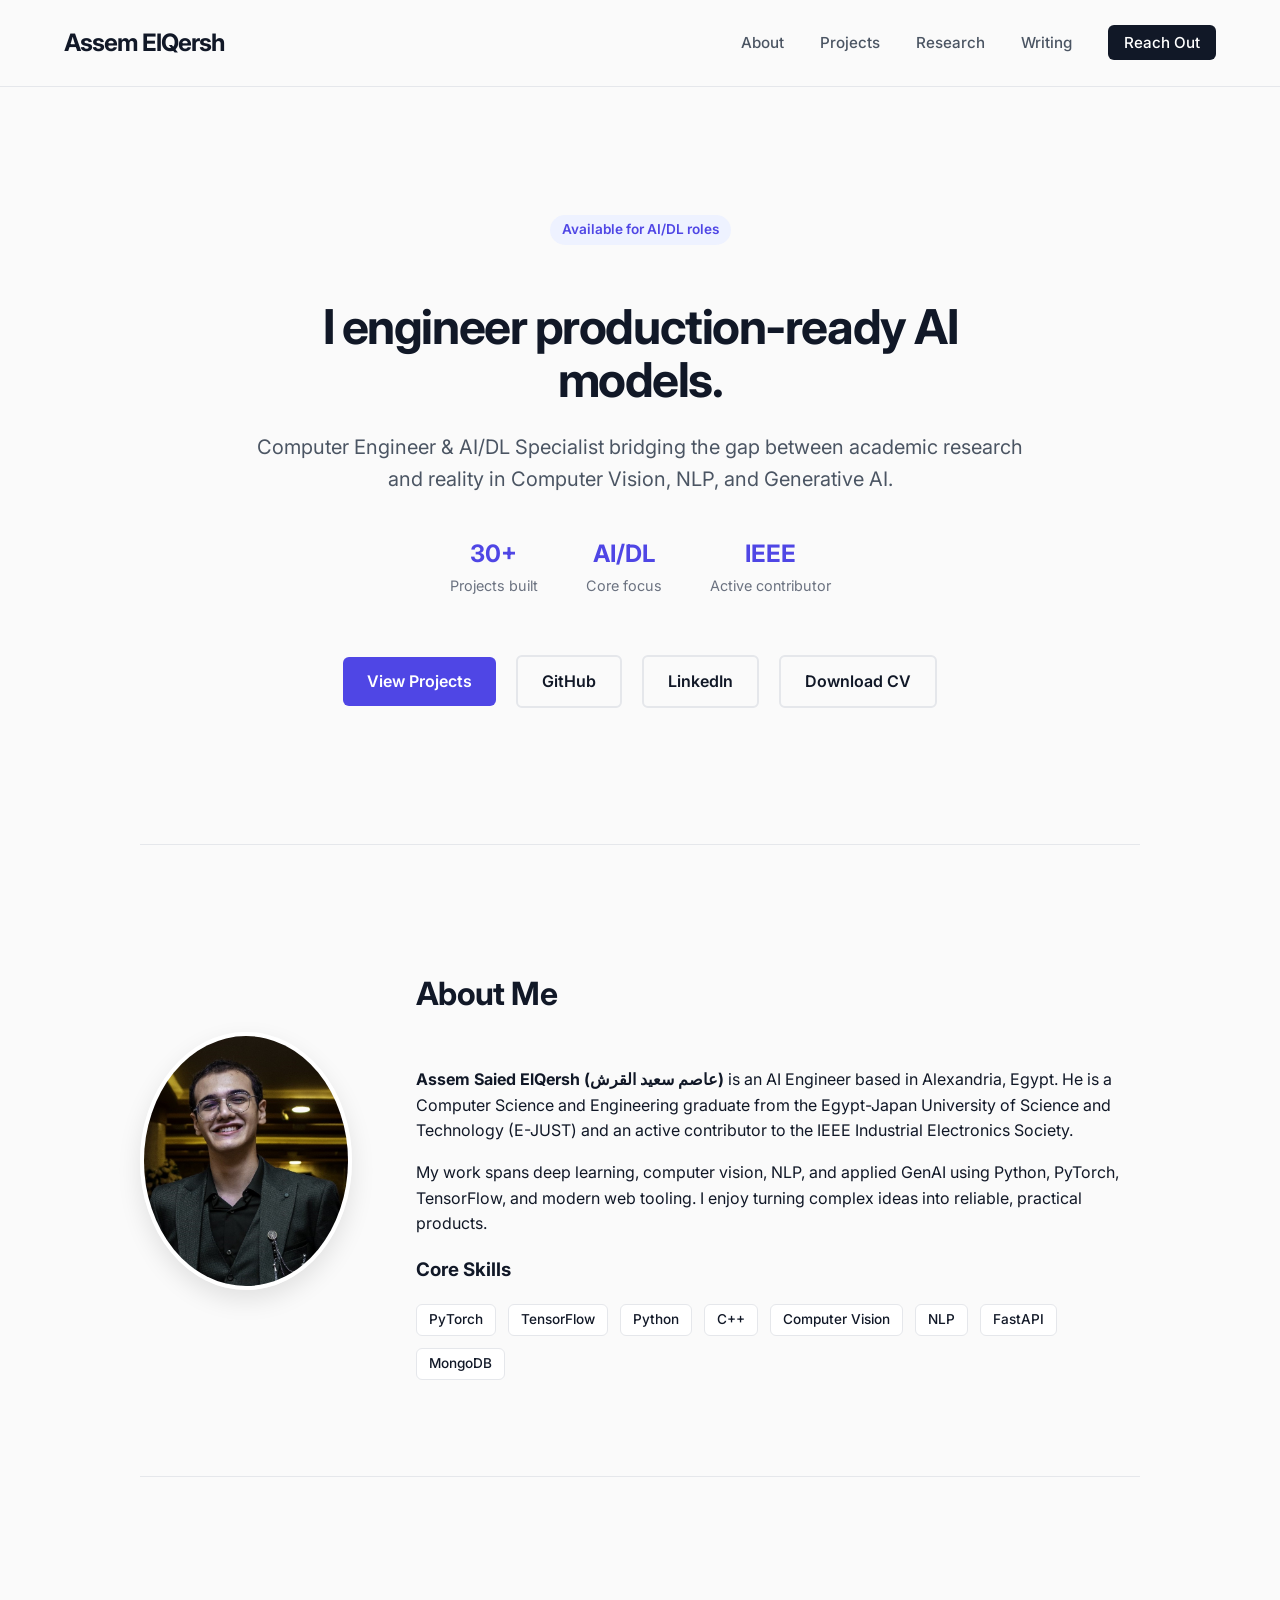
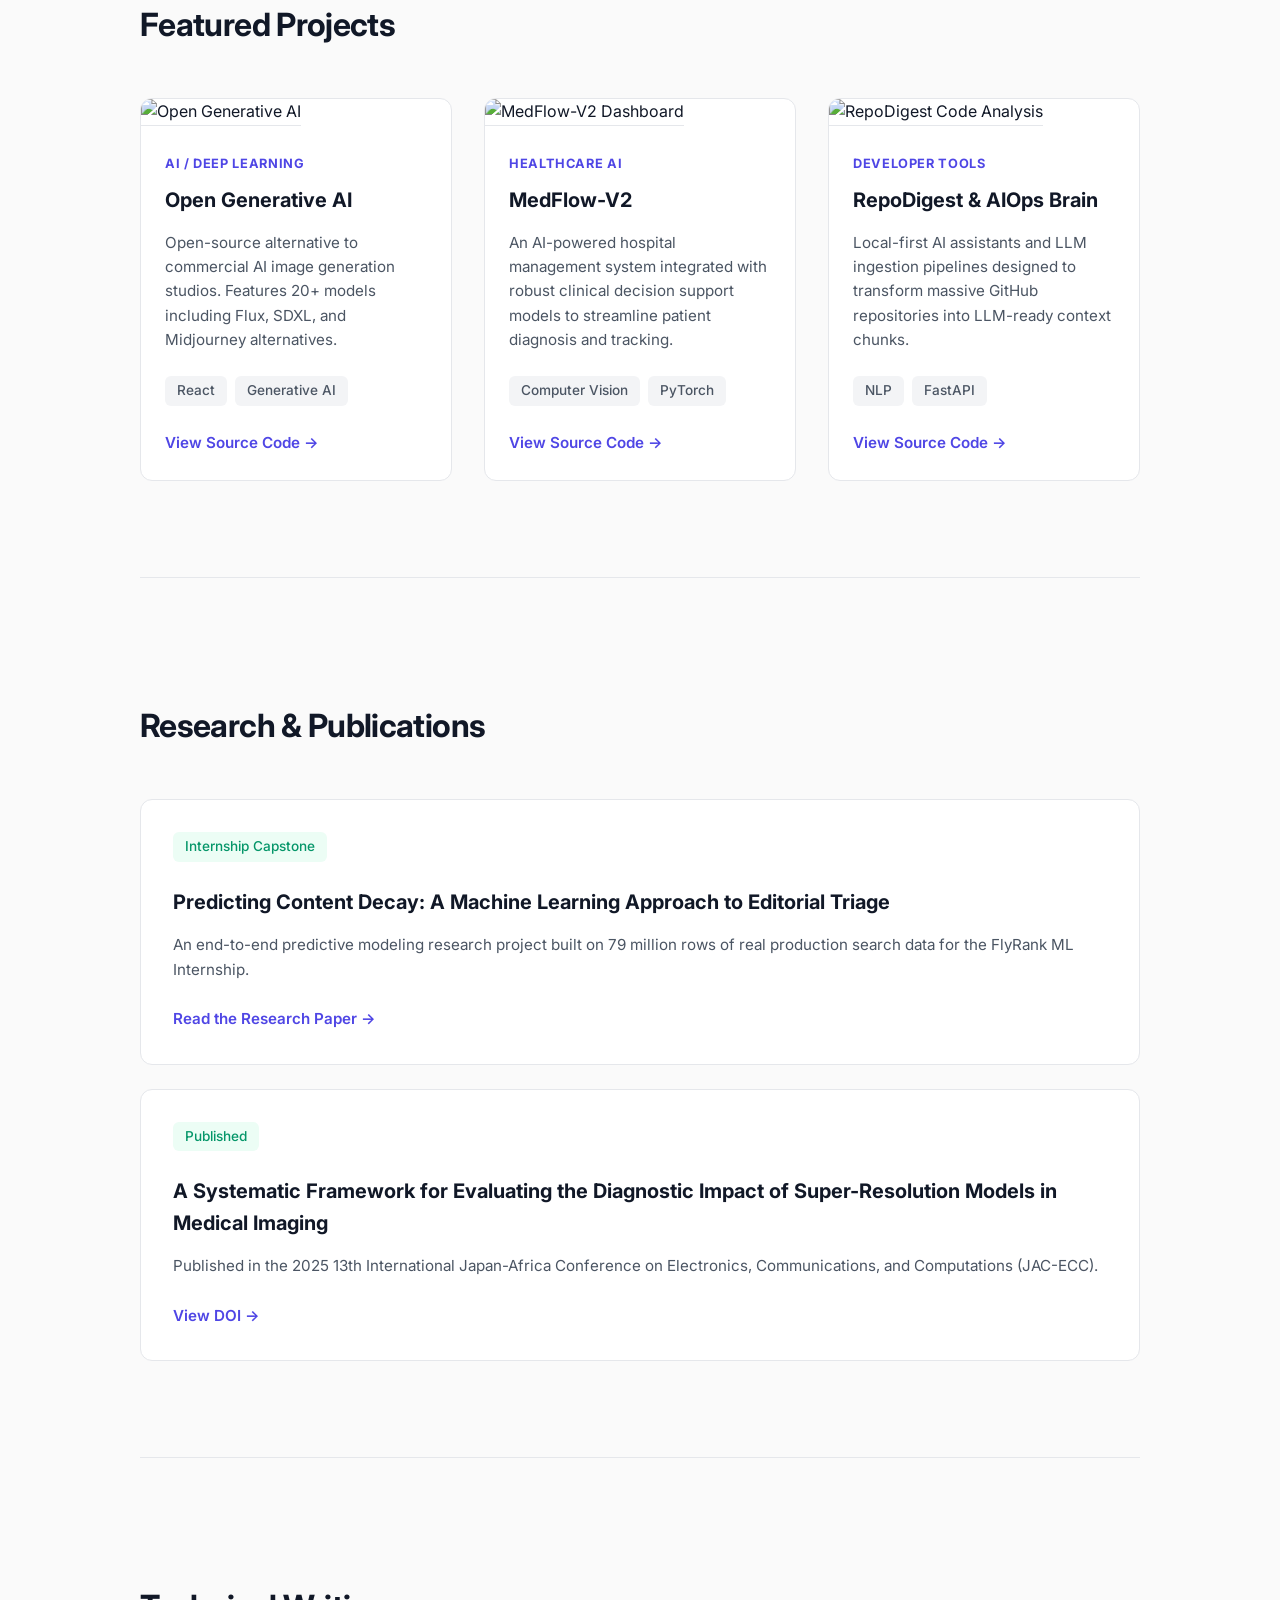
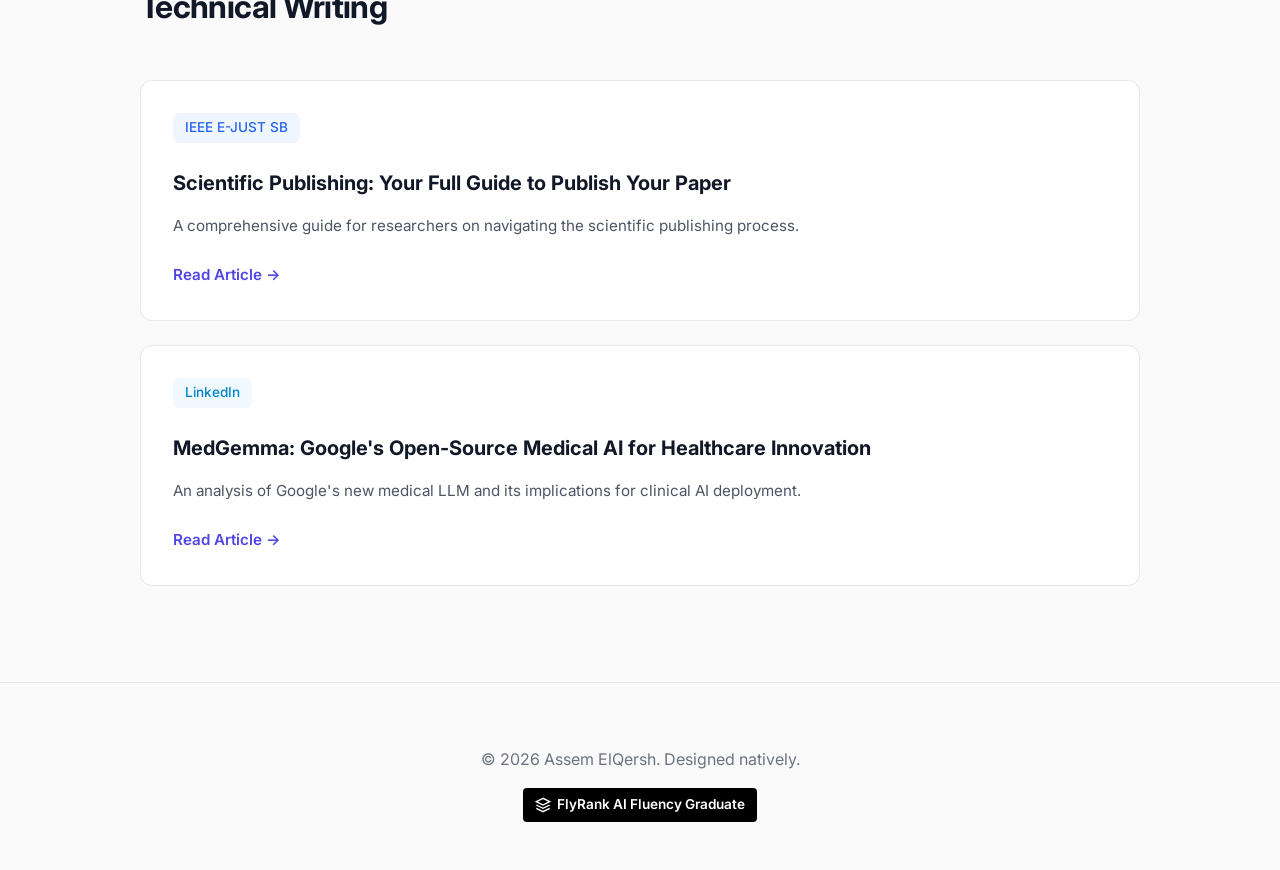
==== commit 0c103cb0: "FL-14: Update profile image to use local portfolio.jpg" ====
--- a/work/portfolio-site/index.html
+++ b/work/portfolio-site/index.html
@@ -50,7 +50,7 @@
     <main>
         <section id="about" class="about">
             <div class="about-content">
-                <img src="https://assemelqersh.com/img/profile.jpg" alt="Assem ElQersh" class="profile-img" loading="lazy">
+                <img src="portfolio.jpg" alt="Assem ElQersh" class="profile-img" loading="lazy">
                 <div class="about-text">
                     <h2>About Me</h2>
                     <p><strong>Assem Saied ElQersh (عاصم سعيد القرش)</strong> is an AI Engineer based in Alexandria, Egypt. He is a Computer Science and Engineering graduate from the Egypt-Japan University of Science and Technology (E-JUST) and an active contributor to the IEEE Industrial Electronics Society.</p>
@@ -76,7 +76,7 @@
             <div class="project-grid">
                 
                 <div class="project-card">
-                    <img src="https://assemelqersh.com/img/Open%20Generative%20AI.png" alt="Open Generative AI" class="project-img" loading="lazy">
+                    <img src="https://images.unsplash.com/photo-1677442136019-21780ecad995?w=800&q=80" alt="Open Generative AI" class="project-img" loading="lazy">
                     <div class="project-info">
                         <span class="category">AI / Deep Learning</span>
                         <h3>Open Generative AI</h3>
